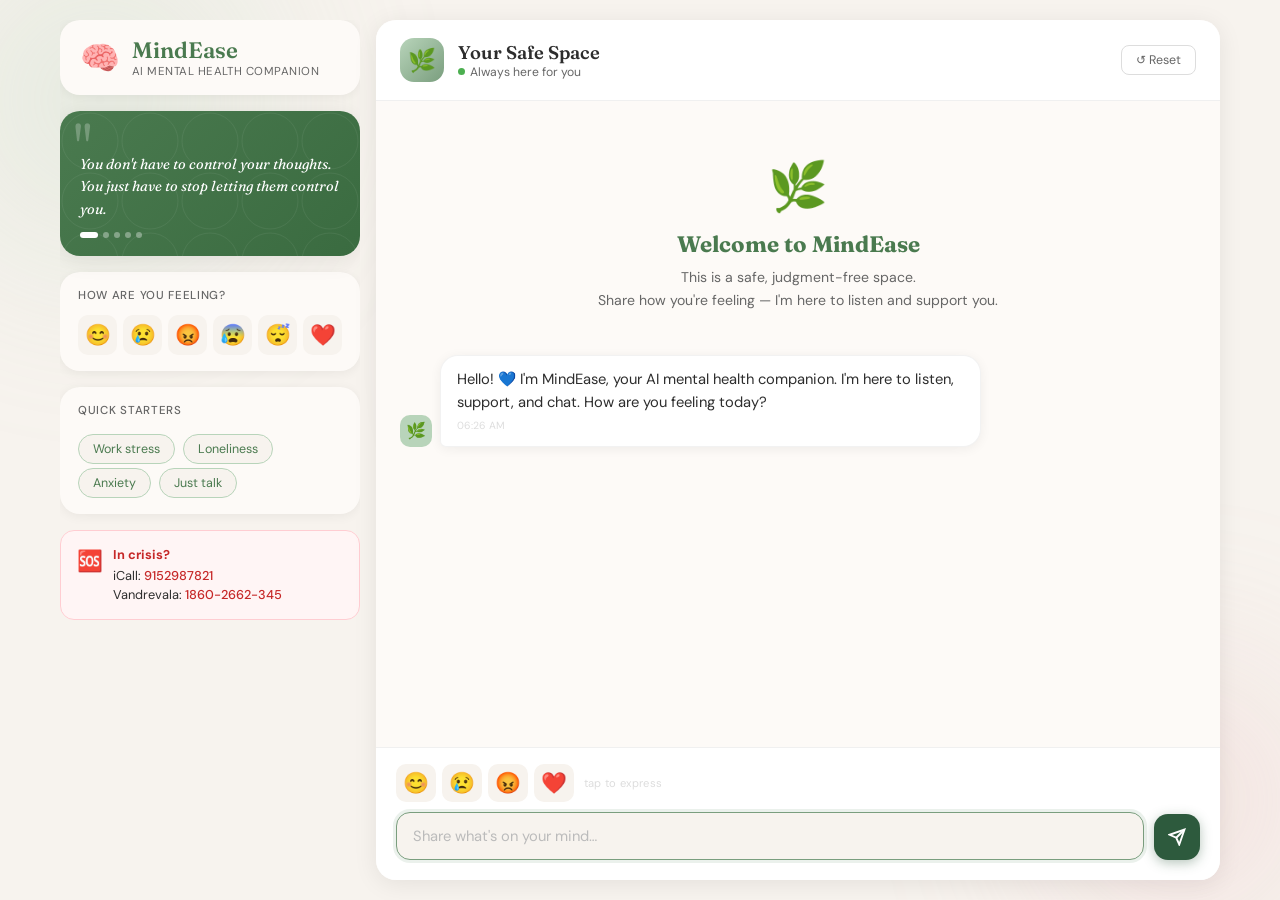
==== templates/index.html @ ca0fa2a5 "Fix folder structure and Procfile" ====
<!DOCTYPE html>
<html lang="en">
<head>
  <meta charset="UTF-8" />
  <meta name="viewport" content="width=device-width, initial-scale=1.0"/>
  <title>MindEase · AI Mental Health Companion</title>
  <link rel="preconnect" href="https://fonts.googleapis.com">
  <link href="https://fonts.googleapis.com/css2?family=Fraunces:ital,wght@0,300;0,400;0,600;1,300&family=DM+Sans:wght@300;400;500&display=swap" rel="stylesheet">
  <link rel="stylesheet" href="/static/style.css" />
</head>
<body>

  <!-- ── AMBIENT BACKGROUND ── -->
  <div class="bg-orbs">
    <div class="orb orb-1"></div>
    <div class="orb orb-2"></div>
    <div class="orb orb-3"></div>
  </div>

  <!-- ── MAIN LAYOUT ── -->
  <main class="app-shell">

    <!-- LEFT PANEL -->
    <aside class="sidebar">
      <div class="brand">
        <span class="brand-icon">🧠</span>
        <div>
          <h1 class="brand-name">MindEase</h1>
          <p class="brand-sub">AI Mental Health Companion</p>
        </div>
      </div>

      <!-- Motivational Quote Rotator -->
      <div class="quote-card">
        <div class="quote-icon">"</div>
        <p class="quote-text" id="quoteText">Loading inspiration…</p>
        <div class="quote-dots">
          <span class="dot active" id="dot-0"></span>
          <span class="dot" id="dot-1"></span>
          <span class="dot" id="dot-2"></span>
          <span class="dot" id="dot-3"></span>
          <span class="dot" id="dot-4"></span>
        </div>
      </div>

      <!-- Mood tracker -->
      <div class="mood-panel">
        <p class="mood-label">How are you feeling?</p>
        <div class="mood-grid">
          <button class="mood-btn" data-mood="😊 I'm feeling great today!" title="Happy">😊</button>
          <button class="mood-btn" data-mood="😢 I'm feeling sad right now." title="Sad">😢</button>
          <button class="mood-btn" data-mood="😡 I'm feeling really frustrated." title="Angry">😡</button>
          <button class="mood-btn" data-mood="😰 I'm feeling anxious." title="Anxious">😰</button>
          <button class="mood-btn" data-mood="😴 I'm exhausted and drained." title="Tired">😴</button>
          <button class="mood-btn" data-mood="❤️ I'm feeling loved and grateful." title="Loved">❤️</button>
        </div>
      </div>

      <!-- Quick prompts -->
      <div class="quick-prompts">
        <p class="mood-label">Quick starters</p>
        <button class="prompt-chip" data-prompt="I've been feeling stressed at work lately.">Work stress</button>
        <button class="prompt-chip" data-prompt="I feel lonely and disconnected from people.">Loneliness</button>
        <button class="prompt-chip" data-prompt="My anxiety has been really bad today.">Anxiety</button>
        <button class="prompt-chip" data-prompt="I just need someone to talk to right now.">Just talk</button>
      </div>

      <!-- Crisis Banner -->
      <div class="crisis-banner">
        <span>🆘</span>
        <div>
          <strong>In crisis?</strong>
          <p>iCall: <a href="tel:9152987821">9152987821</a><br>Vandrevala: <a href="tel:18602662345">1860-2662-345</a></p>
        </div>
      </div>
    </aside>

    <!-- CHAT PANEL -->
    <section class="chat-panel">
      <header class="chat-header">
        <div class="chat-avatar">🌿</div>
        <div>
          <h2 class="chat-title">Your Safe Space</h2>
          <p class="chat-status"><span class="status-dot"></span> Always here for you</p>
        </div>
        <button class="clear-btn" id="clearBtn" title="Clear chat">↺ Reset</button>
      </header>

      <!-- Messages -->
      <div class="messages-wrap" id="messagesWrap">
        <!-- Welcome message injected by JS -->
      </div>

      <!-- Sentiment badge -->
      <div class="sentiment-bar" id="sentimentBar" style="display:none;">
        <span id="sentimentLabel">Detected: —</span>
      </div>

      <!-- Input area -->
      <footer class="input-area">
        <div class="emoji-row">
          <button class="emoji-btn" data-emoji="😊">😊</button>
          <button class="emoji-btn" data-emoji="😢">😢</button>
          <button class="emoji-btn" data-emoji="😡">😡</button>
          <button class="emoji-btn" data-emoji="❤️">❤️</button>
          <span class="emoji-hint">tap to express</span>
        </div>
        <div class="input-row">
          <textarea
            id="userInput"
            class="msg-input"
            placeholder="Share what's on your mind…"
            rows="1"
            maxlength="500"
          ></textarea>
          <button class="send-btn" id="sendBtn">
            <svg viewBox="0 0 24 24" fill="none" stroke="currentColor" stroke-width="2.5">
              <line x1="22" y1="2" x2="11" y2="13"/>
              <polygon points="22 2 15 22 11 13 2 9 22 2"/>
            </svg>
          </button>
        </div>
      </footer>
    </section>

  </main>

  <script src="/static/app.js"></script>
</body>
</html>
---- static/style.css ----
/* ═══════════════════════════════════════════
   MindEase · Mental Health Chatbot
   Aesthetic: Warm editorial · Soft organic
   ═══════════════════════════════════════════ */

:root {
  --cream:        #F7F3EE;
  --warm-white:   #FDFAF7;
  --sage:         #7A9E7E;
  --sage-light:   #B8D4BA;
  --sage-dark:    #4A7A4F;
  --blush:        #E8B4B8;
  --lavender:     #C4B5D4;
  --amber:        #D4956A;
  --charcoal:     #2D2D2D;
  --mid-gray:     #666;
  --light-gray:   #DDD;
  --user-bubble:  #2D5A3D;
  --bot-bubble:   #FFFFFF;
  --shadow-soft:  0 4px 24px rgba(0,0,0,0.08);
  --shadow-card:  0 2px 12px rgba(0,0,0,0.06);
  --radius-lg:    20px;
  --radius-md:    14px;
  --radius-sm:    10px;
  --font-display: 'Fraunces', Georgia, serif;
  --font-body:    'DM Sans', -apple-system, sans-serif;
  --transition:   0.25s cubic-bezier(0.4, 0, 0.2, 1);
}

*, *::before, *::after { box-sizing: border-box; margin: 0; padding: 0; }

html, body {
  height: 100%;
  font-family: var(--font-body);
  background: var(--cream);
  color: var(--charcoal);
  overflow: hidden;
}

/* ── AMBIENT BACKGROUND ─────────────────── */
.bg-orbs {
  position: fixed; inset: 0; pointer-events: none; z-index: 0;
  overflow: hidden;
}
.orb {
  position: absolute;
  border-radius: 50%;
  filter: blur(80px);
  opacity: 0.35;
  animation: drift 20s ease-in-out infinite alternate;
}
.orb-1 { width: 500px; height: 500px; top: -150px; left: -150px; background: radial-gradient(circle, #B8D4BA, transparent 70%); }
.orb-2 { width: 400px; height: 400px; bottom: -100px; right: -100px; background: radial-gradient(circle, #E8B4B8, transparent 70%); animation-delay: -8s; }
.orb-3 { width: 350px; height: 350px; top: 40%; left: 50%; transform: translate(-50%,-50%); background: radial-gradient(circle, #C4B5D4, transparent 70%); animation-delay: -4s; }

@keyframes drift {
  from { transform: translate(0, 0) scale(1); }
  to   { transform: translate(30px, 20px) scale(1.05); }
}

/* ── APP SHELL ──────────────────────────── */
.app-shell {
  position: relative; z-index: 1;
  display: grid;
  grid-template-columns: 300px 1fr;
  height: 100vh;
  gap: 0;
  max-width: 1200px;
  margin: 0 auto;
  padding: 20px;
  gap: 16px;
}

/* ── SIDEBAR ────────────────────────────── */
.sidebar {
  display: flex;
  flex-direction: column;
  gap: 16px;
  overflow-y: auto;
  scrollbar-width: none;
}
.sidebar::-webkit-scrollbar { display: none; }

/* Brand */
.brand {
  display: flex;
  align-items: center;
  gap: 12px;
  padding: 16px 20px;
  background: var(--warm-white);
  border-radius: var(--radius-lg);
  box-shadow: var(--shadow-card);
}
.brand-icon { font-size: 2rem; }
.brand-name {
  font-family: var(--font-display);
  font-size: 1.4rem;
  font-weight: 600;
  color: var(--sage-dark);
}
.brand-sub { font-size: 0.72rem; color: var(--mid-gray); letter-spacing: 0.04em; text-transform: uppercase; }

/* Quote Card */
.quote-card {
  background: linear-gradient(135deg, var(--sage-dark) 0%, #3A6B40 100%);
  border-radius: var(--radius-lg);
  padding: 22px 20px 18px;
  color: white;
  box-shadow: var(--shadow-soft);
  position: relative;
  overflow: hidden;
  min-height: 130px;
}
.quote-card::before {
  content: '';
  position: absolute; inset: 0;
  background: url("data:image/svg+xml,%3Csvg width='60' height='60' xmlns='http://www.w3.org/2000/svg'%3E%3Ccircle cx='30' cy='30' r='28' fill='none' stroke='rgba(255,255,255,0.06)' stroke-width='1'/%3E%3C/svg%3E") repeat;
  pointer-events: none;
}
.quote-icon {
  font-family: var(--font-display);
  font-size: 3.5rem;
  line-height: 1;
  color: rgba(255,255,255,0.25);
  position: absolute;
  top: 8px; left: 14px;
}
.quote-text {
  font-family: var(--font-display);
  font-style: italic;
  font-size: 0.9rem;
  line-height: 1.55;
  margin-top: 20px;
  transition: opacity 0.6s ease;
  position: relative; z-index: 1;
}
.quote-dots { display: flex; gap: 5px; margin-top: 12px; }
.dot {
  width: 6px; height: 6px;
  border-radius: 50%;
  background: rgba(255,255,255,0.35);
  transition: background var(--transition);
}
.dot.active { background: white; width: 18px; border-radius: 3px; }

/* Mood Panel */
.mood-panel, .quick-prompts {
  background: var(--warm-white);
  border-radius: var(--radius-lg);
  padding: 16px 18px;
  box-shadow: var(--shadow-card);
}
.mood-label {
  font-size: 0.72rem;
  text-transform: uppercase;
  letter-spacing: 0.06em;
  color: var(--mid-gray);
  margin-bottom: 12px;
  font-weight: 500;
}
.mood-grid {
  display: grid;
  grid-template-columns: repeat(6, 1fr);
  gap: 6px;
}
.mood-btn {
  font-size: 1.3rem;
  background: var(--cream);
  border: none;
  border-radius: 10px;
  padding: 8px 4px;
  cursor: pointer;
  transition: transform var(--transition), background var(--transition);
}
.mood-btn:hover { transform: scale(1.2); background: var(--sage-light); }

/* Quick prompts */
.prompt-chip {
  display: inline-block;
  margin: 4px 4px 0 0;
  padding: 6px 14px;
  font-family: var(--font-body);
  font-size: 0.78rem;
  background: var(--cream);
  border: 1.5px solid var(--sage-light);
  border-radius: 20px;
  cursor: pointer;
  color: var(--sage-dark);
  transition: all var(--transition);
}
.prompt-chip:hover { background: var(--sage-light); border-color: var(--sage); }

/* Crisis Banner */
.crisis-banner {
  display: flex;
  align-items: flex-start;
  gap: 10px;
  background: #FFF5F5;
  border: 1.5px solid #FFCDD2;
  border-radius: var(--radius-md);
  padding: 14px 16px;
  font-size: 0.8rem;
  line-height: 1.5;
}
.crisis-banner span { font-size: 1.3rem; }
.crisis-banner strong { color: #C62828; display: block; margin-bottom: 2px; }
.crisis-banner a { color: #C62828; text-decoration: none; font-weight: 500; }
.crisis-banner a:hover { text-decoration: underline; }

/* ── CHAT PANEL ─────────────────────────── */
.chat-panel {
  display: flex;
  flex-direction: column;
  background: var(--warm-white);
  border-radius: var(--radius-lg);
  box-shadow: var(--shadow-soft);
  overflow: hidden;
}

/* Header */
.chat-header {
  display: flex;
  align-items: center;
  gap: 14px;
  padding: 18px 24px;
  border-bottom: 1px solid rgba(0,0,0,0.06);
  background: white;
}
.chat-avatar {
  width: 44px; height: 44px;
  background: linear-gradient(135deg, var(--sage-light), var(--sage));
  border-radius: 14px;
  display: flex; align-items: center; justify-content: center;
  font-size: 1.4rem;
  flex-shrink: 0;
}
.chat-title {
  font-family: var(--font-display);
  font-size: 1.15rem;
  font-weight: 600;
  color: var(--charcoal);
}
.chat-status {
  font-size: 0.76rem;
  color: var(--mid-gray);
  display: flex;
  align-items: center;
  gap: 5px;
}
.status-dot {
  width: 7px; height: 7px;
  background: #4CAF50;
  border-radius: 50%;
  animation: pulse-green 2s ease-in-out infinite;
}
@keyframes pulse-green {
  0%, 100% { opacity: 1; transform: scale(1); }
  50% { opacity: 0.6; transform: scale(1.3); }
}
.clear-btn {
  margin-left: auto;
  background: none;
  border: 1.5px solid var(--light-gray);
  border-radius: 8px;
  padding: 6px 14px;
  font-family: var(--font-body);
  font-size: 0.78rem;
  color: var(--mid-gray);
  cursor: pointer;
  transition: all var(--transition);
}
.clear-btn:hover { border-color: var(--sage); color: var(--sage-dark); background: var(--cream); }

/* Messages */
.messages-wrap {
  flex: 1;
  overflow-y: auto;
  padding: 24px;
  display: flex;
  flex-direction: column;
  gap: 14px;
  scroll-behavior: smooth;
}
.messages-wrap::-webkit-scrollbar { width: 4px; }
.messages-wrap::-webkit-scrollbar-track { background: transparent; }
.messages-wrap::-webkit-scrollbar-thumb { background: var(--light-gray); border-radius: 2px; }

/* Bubbles */
.msg-row {
  display: flex;
  align-items: flex-end;
  gap: 8px;
  animation: slideIn 0.3s ease forwards;
}
@keyframes slideIn {
  from { opacity: 0; transform: translateY(10px); }
  to   { opacity: 1; transform: translateY(0); }
}
.msg-row.user { flex-direction: row-reverse; }

.msg-avatar {
  width: 32px; height: 32px;
  border-radius: 10px;
  display: flex; align-items: center; justify-content: center;
  font-size: 1rem;
  flex-shrink: 0;
}
.msg-row.bot .msg-avatar { background: var(--sage-light); }
.msg-row.user .msg-avatar { background: var(--user-bubble); color: white; font-size: 0.85rem; }

.bubble {
  max-width: 68%;
  padding: 12px 16px;
  border-radius: 18px;
  line-height: 1.55;
  font-size: 0.92rem;
  position: relative;
}
.msg-row.bot .bubble {
  background: var(--bot-bubble);
  color: var(--charcoal);
  border-bottom-left-radius: 6px;
  box-shadow: var(--shadow-card);
  border: 1px solid rgba(0,0,0,0.05);
}
.msg-row.user .bubble {
  background: var(--user-bubble);
  color: white;
  border-bottom-right-radius: 6px;
}

.bubble-time {
  font-size: 0.65rem;
  color: rgba(255,255,255,0.5);
  margin-top: 4px;
  text-align: right;
}
.msg-row.bot .bubble-time { color: var(--light-gray); text-align: left; }

/* Typing indicator */
.typing-bubble {
  display: flex;
  align-items: center;
  gap: 5px;
  padding: 12px 16px;
}
.typing-dot {
  width: 7px; height: 7px;
  border-radius: 50%;
  background: var(--sage);
  animation: typingBounce 1.4s ease-in-out infinite;
}
.typing-dot:nth-child(2) { animation-delay: 0.2s; }
.typing-dot:nth-child(3) { animation-delay: 0.4s; }
@keyframes typingBounce {
  0%, 60%, 100% { transform: translateY(0); opacity: 0.4; }
  30% { transform: translateY(-6px); opacity: 1; }
}

/* Sentiment bar */
.sentiment-bar {
  padding: 7px 24px;
  background: var(--cream);
  border-top: 1px solid rgba(0,0,0,0.05);
  font-size: 0.75rem;
  color: var(--mid-gray);
  display: flex;
  align-items: center;
  gap: 8px;
}
.sentiment-badge {
  padding: 2px 10px;
  border-radius: 12px;
  font-weight: 500;
  font-size: 0.72rem;
}
.badge-positive { background: #E8F5E9; color: #2E7D32; }
.badge-negative { background: #FFEBEE; color: #C62828; }
.badge-neutral  { background: #E3F2FD; color: #1565C0; }
.badge-crisis   { background: #FF5722; color: white; }

/* Input area */
.input-area {
  padding: 16px 20px 20px;
  background: white;
  border-top: 1px solid rgba(0,0,0,0.06);
}
.emoji-row {
  display: flex;
  align-items: center;
  gap: 6px;
  margin-bottom: 10px;
}
.emoji-btn {
  font-size: 1.3rem;
  background: var(--cream);
  border: 1.5px solid transparent;
  border-radius: 10px;
  width: 40px; height: 38px;
  cursor: pointer;
  transition: all var(--transition);
  display: flex; align-items: center; justify-content: center;
}
.emoji-btn:hover { transform: scale(1.2); background: var(--sage-light); border-color: var(--sage); }
.emoji-hint {
  font-size: 0.7rem;
  color: var(--light-gray);
  margin-left: 4px;
  letter-spacing: 0.02em;
}
.input-row {
  display: flex;
  gap: 10px;
  align-items: flex-end;
}
.msg-input {
  flex: 1;
  border: 1.5px solid var(--light-gray);
  border-radius: var(--radius-md);
  padding: 12px 16px;
  font-family: var(--font-body);
  font-size: 0.92rem;
  background: var(--cream);
  resize: none;
  outline: none;
  transition: border-color var(--transition), box-shadow var(--transition);
  line-height: 1.5;
  max-height: 120px;
  overflow-y: auto;
}
.msg-input:focus {
  border-color: var(--sage);
  box-shadow: 0 0 0 3px rgba(122,158,126,0.15);
}
.msg-input::placeholder { color: #BBB; }

.send-btn {
  width: 46px; height: 46px;
  border-radius: 14px;
  border: none;
  background: var(--user-bubble);
  color: white;
  cursor: pointer;
  display: flex; align-items: center; justify-content: center;
  flex-shrink: 0;
  transition: all var(--transition);
  box-shadow: 0 3px 12px rgba(45,90,61,0.35);
}
.send-btn svg { width: 18px; height: 18px; }
.send-btn:hover { transform: scale(1.05); background: var(--sage-dark); }
.send-btn:active { transform: scale(0.96); }
.send-btn:disabled { opacity: 0.5; cursor: not-allowed; transform: none; }

/* Welcome message */
.welcome-msg {
  text-align: center;
  padding: 30px 20px;
  animation: fadeIn 0.8s ease;
}
@keyframes fadeIn { from { opacity: 0; } to { opacity: 1; } }
.welcome-icon { font-size: 3rem; margin-bottom: 12px; }
.welcome-msg h3 {
  font-family: var(--font-display);
  font-size: 1.4rem;
  color: var(--sage-dark);
  margin-bottom: 8px;
}
.welcome-msg p { font-size: 0.88rem; color: var(--mid-gray); line-height: 1.6; }

/* ── RESPONSIVE ─────────────────────────── */
@media (max-width: 768px) {
  .app-shell {
    grid-template-columns: 1fr;
    grid-template-rows: auto 1fr;
    padding: 12px;
  }
  .sidebar { display: none; }
  .chat-panel { height: calc(100vh - 24px); }
}
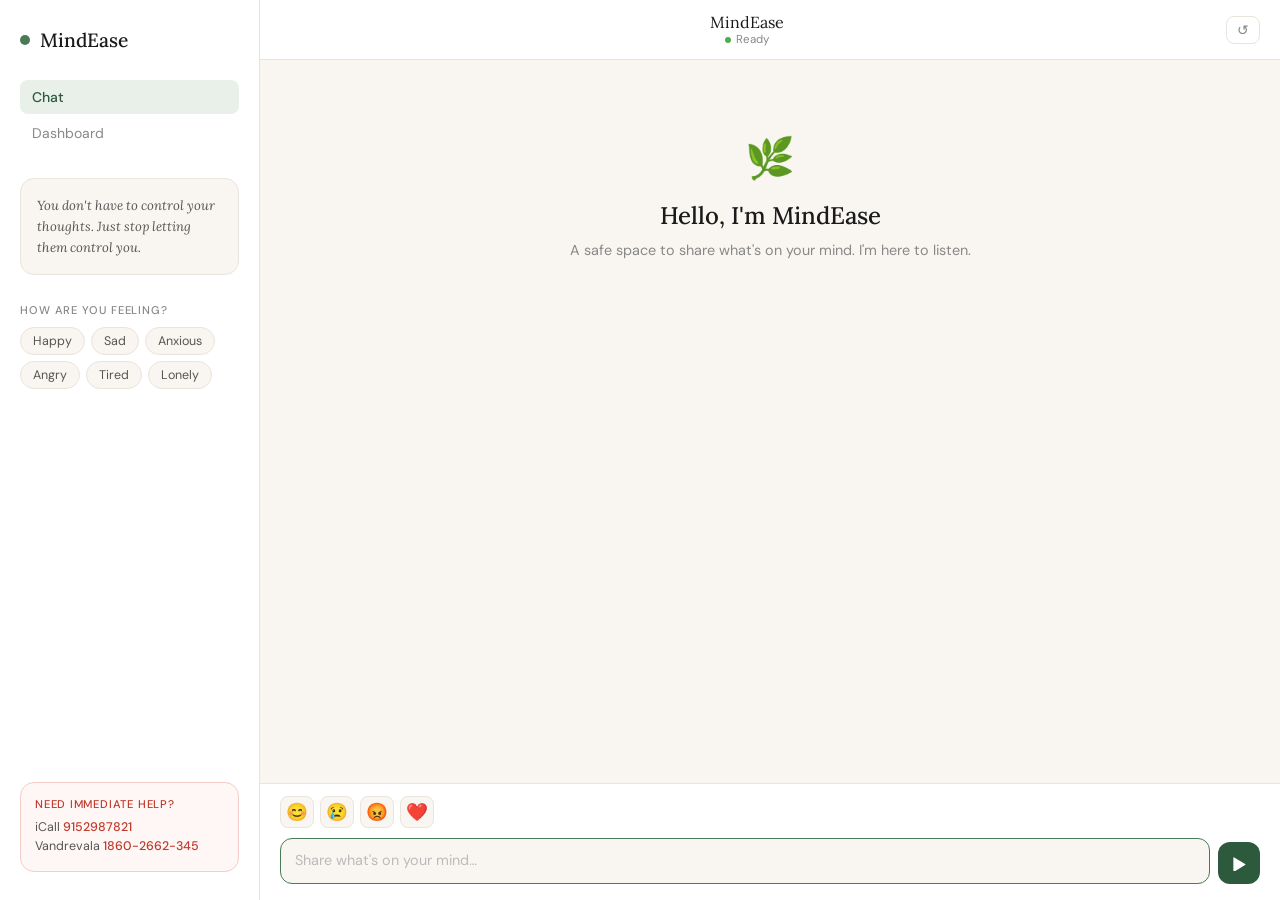
==== commit 6b4b1360: "Fix index.html - new minimalist UI" ====
--- a/templates/index.html
+++ b/templates/index.html
@@ -1,129 +1,98 @@
 <!DOCTYPE html>
 <html lang="en">
 <head>
-  <meta charset="UTF-8" />
+  <meta charset="UTF-8"/>
   <meta name="viewport" content="width=device-width, initial-scale=1.0"/>
-  <title>MindEase · AI Mental Health Companion</title>
+  <title>MindEase</title>
   <link rel="preconnect" href="https://fonts.googleapis.com">
-  <link href="https://fonts.googleapis.com/css2?family=Fraunces:ital,wght@0,300;0,400;0,600;1,300&family=DM+Sans:wght@300;400;500&display=swap" rel="stylesheet">
-  <link rel="stylesheet" href="/static/style.css" />
+  <link href="https://fonts.googleapis.com/css2?family=Lora:ital,wght@0,400;0,500;1,400&family=DM+Sans:wght@300;400;500&display=swap" rel="stylesheet">
+  <link rel="stylesheet" href="/static/style.css"/>
 </head>
 <body>
+  <div class="layout">
 
-  <!-- ── AMBIENT BACKGROUND ── -->
-  <div class="bg-orbs">
-    <div class="orb orb-1"></div>
-    <div class="orb orb-2"></div>
-    <div class="orb orb-3"></div>
-  </div>
+    <!-- SIDEBAR -->
+    <aside class="sidebar" id="sidebar">
+      <div class="sidebar-inner">
+        <div class="brand">
+          <span class="brand-dot"></span>
+          <span class="brand-name">MindEase</span>
+        </div>
 
-  <!-- ── MAIN LAYOUT ── -->
-  <main class="app-shell">
+        <nav class="side-nav">
+          <a href="/" class="nav-item active">Chat</a>
+          <a href="/dashboard" class="nav-item">Dashboard</a>
+        </nav>
 
-    <!-- LEFT PANEL -->
-    <aside class="sidebar">
-      <div class="brand">
-        <span class="brand-icon">🧠</span>
-        <div>
-          <h1 class="brand-name">MindEase</h1>
-          <p class="brand-sub">AI Mental Health Companion</p>
+        <div class="quote-block">
+          <p class="quote-text" id="quoteText"></p>
         </div>
-      </div>
 
-      <!-- Motivational Quote Rotator -->
-      <div class="quote-card">
-        <div class="quote-icon">"</div>
-        <p class="quote-text" id="quoteText">Loading inspiration…</p>
-        <div class="quote-dots">
-          <span class="dot active" id="dot-0"></span>
-          <span class="dot" id="dot-1"></span>
-          <span class="dot" id="dot-2"></span>
-          <span class="dot" id="dot-3"></span>
-          <span class="dot" id="dot-4"></span>
+        <div class="mood-section">
+          <p class="section-label">How are you feeling?</p>
+          <div class="mood-row">
+            <button class="mood-pill" data-msg="I'm feeling happy today 😊">Happy</button>
+            <button class="mood-pill" data-msg="I'm feeling sad right now 😢">Sad</button>
+            <button class="mood-pill" data-msg="I'm feeling anxious 😰">Anxious</button>
+            <button class="mood-pill" data-msg="I'm feeling angry 😡">Angry</button>
+            <button class="mood-pill" data-msg="I'm exhausted and drained 😴">Tired</button>
+            <button class="mood-pill" data-msg="I'm feeling lonely 💙">Lonely</button>
+          </div>
         </div>
-      </div>
 
-      <!-- Mood tracker -->
-      <div class="mood-panel">
-        <p class="mood-label">How are you feeling?</p>
-        <div class="mood-grid">
-          <button class="mood-btn" data-mood="😊 I'm feeling great today!" title="Happy">😊</button>
-          <button class="mood-btn" data-mood="😢 I'm feeling sad right now." title="Sad">😢</button>
-          <button class="mood-btn" data-mood="😡 I'm feeling really frustrated." title="Angry">😡</button>
-          <button class="mood-btn" data-mood="😰 I'm feeling anxious." title="Anxious">😰</button>
-          <button class="mood-btn" data-mood="😴 I'm exhausted and drained." title="Tired">😴</button>
-          <button class="mood-btn" data-mood="❤️ I'm feeling loved and grateful." title="Loved">❤️</button>
-        </div>
-      </div>
-
-      <!-- Quick prompts -->
-      <div class="quick-prompts">
-        <p class="mood-label">Quick starters</p>
-        <button class="prompt-chip" data-prompt="I've been feeling stressed at work lately.">Work stress</button>
-        <button class="prompt-chip" data-prompt="I feel lonely and disconnected from people.">Loneliness</button>
-        <button class="prompt-chip" data-prompt="My anxiety has been really bad today.">Anxiety</button>
-        <button class="prompt-chip" data-prompt="I just need someone to talk to right now.">Just talk</button>
-      </div>
-
-      <!-- Crisis Banner -->
-      <div class="crisis-banner">
-        <span>🆘</span>
-        <div>
-          <strong>In crisis?</strong>
-          <p>iCall: <a href="tel:9152987821">9152987821</a><br>Vandrevala: <a href="tel:18602662345">1860-2662-345</a></p>
+        <div class="crisis-block">
+          <p class="crisis-label">Need immediate help?</p>
+          <p class="crisis-line">iCall <span>9152987821</span></p>
+          <p class="crisis-line">Vandrevala <span>1860-2662-345</span></p>
         </div>
       </div>
     </aside>
 
-    <!-- CHAT PANEL -->
-    <section class="chat-panel">
+    <!-- CHAT -->
+    <main class="chat-main">
       <header class="chat-header">
-        <div class="chat-avatar">🌿</div>
-        <div>
-          <h2 class="chat-title">Your Safe Space</h2>
-          <p class="chat-status"><span class="status-dot"></span> Always here for you</p>
+        <button class="menu-btn" id="menuBtn">
+          <span></span><span></span><span></span>
+        </button>
+        <div class="header-center">
+          <span class="header-title">MindEase</span>
+          <span class="header-status" id="headerStatus">
+            <span class="status-dot"></span> Ready
+          </span>
         </div>
-        <button class="clear-btn" id="clearBtn" title="Clear chat">↺ Reset</button>
+        <button class="clear-btn" id="clearBtn" title="New conversation">↺</button>
       </header>
 
-      <!-- Messages -->
-      <div class="messages-wrap" id="messagesWrap">
-        <!-- Welcome message injected by JS -->
+      <div class="messages" id="messages">
+        <div class="welcome">
+          <div class="welcome-icon">🌿</div>
+          <h2>Hello, I'm MindEase</h2>
+          <p>A safe space to share what's on your mind. I'm here to listen.</p>
+        </div>
       </div>
 
-      <!-- Sentiment badge -->
-      <div class="sentiment-bar" id="sentimentBar" style="display:none;">
-        <span id="sentimentLabel">Detected: —</span>
+      <!-- Sentiment bar -->
+      <div class="sentiment-strip" id="sentimentStrip" style="display:none">
+        <span class="sentiment-label" id="sentimentLabel"></span>
+        <span class="sentiment-overall" id="sentimentOverall"></span>
       </div>
 
-      <!-- Input area -->
-      <footer class="input-area">
-        <div class="emoji-row">
-          <button class="emoji-btn" data-emoji="😊">😊</button>
-          <button class="emoji-btn" data-emoji="😢">😢</button>
-          <button class="emoji-btn" data-emoji="😡">😡</button>
-          <button class="emoji-btn" data-emoji="❤️">❤️</button>
-          <span class="emoji-hint">tap to express</span>
+      <footer class="input-footer">
+        <div class="emoji-strip">
+          <button class="emoji-pill" data-e="😊">😊</button>
+          <button class="emoji-pill" data-e="😢">😢</button>
+          <button class="emoji-pill" data-e="😡">😡</button>
+          <button class="emoji-pill" data-e="❤️">❤️</button>
         </div>
         <div class="input-row">
-          <textarea
-            id="userInput"
-            class="msg-input"
-            placeholder="Share what's on your mind…"
-            rows="1"
-            maxlength="500"
-          ></textarea>
+          <textarea id="userInput" class="input-box" placeholder="Share what's on your mind…" rows="1" maxlength="1000"></textarea>
           <button class="send-btn" id="sendBtn">
-            <svg viewBox="0 0 24 24" fill="none" stroke="currentColor" stroke-width="2.5">
-              <line x1="22" y1="2" x2="11" y2="13"/>
-              <polygon points="22 2 15 22 11 13 2 9 22 2"/>
-            </svg>
+            <svg viewBox="0 0 20 20" fill="currentColor"><path d="M3.105 3.105a.75.75 0 0 1 .958-.097l13.5 8.25a.75.75 0 0 1 0 1.284l-13.5 8.25a.75.75 0 0 1-1.105-.66V3.868a.75.75 0 0 1 .147-.763z"/></svg>
           </button>
         </div>
       </footer>
-    </section>
-
-  </main>
+    </main>
+  </div>
 
   <script src="/static/app.js"></script>
 </body>
--- a/static/style.css
+++ b/static/style.css
@@ -1,479 +1,350 @@
 /* ═══════════════════════════════════════════
-   MindEase · Mental Health Chatbot
-   Aesthetic: Warm editorial · Soft organic
+   MindEase · Minimalist Warm UI
    ═══════════════════════════════════════════ */
-
 :root {
-  --cream:        #F7F3EE;
-  --warm-white:   #FDFAF7;
-  --sage:         #7A9E7E;
-  --sage-light:   #B8D4BA;
-  --sage-dark:    #4A7A4F;
-  --blush:        #E8B4B8;
-  --lavender:     #C4B5D4;
-  --amber:        #D4956A;
-  --charcoal:     #2D2D2D;
-  --mid-gray:     #666;
-  --light-gray:   #DDD;
-  --user-bubble:  #2D5A3D;
-  --bot-bubble:   #FFFFFF;
-  --shadow-soft:  0 4px 24px rgba(0,0,0,0.08);
-  --shadow-card:  0 2px 12px rgba(0,0,0,0.06);
-  --radius-lg:    20px;
-  --radius-md:    14px;
-  --radius-sm:    10px;
-  --font-display: 'Fraunces', Georgia, serif;
-  --font-body:    'DM Sans', -apple-system, sans-serif;
-  --transition:   0.25s cubic-bezier(0.4, 0, 0.2, 1);
+  --bg:          #F9F6F1;
+  --surface:     #FFFFFF;
+  --border:      #EAE5DC;
+  --text:        #1A1A1A;
+  --text-muted:  #888;
+  --text-soft:   #555;
+  --sage:        #4A7A56;
+  --sage-light:  #E8F0E9;
+  --sage-dark:   #2D5A3D;
+  --user-bg:     #2D5A3D;
+  --user-text:   #FFFFFF;
+  --bot-bg:      #FFFFFF;
+  --shadow:      0 1px 12px rgba(0,0,0,0.06);
+  --shadow-lg:   0 4px 32px rgba(0,0,0,0.08);
+  --radius:      14px;
+  --sidebar-w:   260px;
+  --font-display:'Lora', Georgia, serif;
+  --font-body:   'DM Sans', sans-serif;
+  --transition:  0.2s ease;
 }
 
 *, *::before, *::after { box-sizing: border-box; margin: 0; padding: 0; }
 
-html, body {
+html, body { height: 100%; font-family: var(--font-body); background: var(--bg); color: var(--text); overflow: hidden; }
+
+/* ── LAYOUT ─────────────────────────────── */
+.layout { display: flex; height: 100vh; }
+
+/* ── SIDEBAR ─────────────────────────────── */
+.sidebar {
+  width: var(--sidebar-w);
+  background: var(--surface);
+  border-right: 1px solid var(--border);
+  flex-shrink: 0;
+  display: flex;
+  flex-direction: column;
+  transition: transform var(--transition);
+  z-index: 100;
+}
+.sidebar-inner {
+  display: flex;
+  flex-direction: column;
+  gap: 28px;
+  padding: 28px 20px;
   height: 100%;
-  font-family: var(--font-body);
-  background: var(--cream);
-  color: var(--charcoal);
-  overflow: hidden;
-}
-
-/* ── AMBIENT BACKGROUND ─────────────────── */
-.bg-orbs {
-  position: fixed; inset: 0; pointer-events: none; z-index: 0;
-  overflow: hidden;
-}
-.orb {
-  position: absolute;
-  border-radius: 50%;
-  filter: blur(80px);
-  opacity: 0.35;
-  animation: drift 20s ease-in-out infinite alternate;
-}
-.orb-1 { width: 500px; height: 500px; top: -150px; left: -150px; background: radial-gradient(circle, #B8D4BA, transparent 70%); }
-.orb-2 { width: 400px; height: 400px; bottom: -100px; right: -100px; background: radial-gradient(circle, #E8B4B8, transparent 70%); animation-delay: -8s; }
-.orb-3 { width: 350px; height: 350px; top: 40%; left: 50%; transform: translate(-50%,-50%); background: radial-gradient(circle, #C4B5D4, transparent 70%); animation-delay: -4s; }
-
-@keyframes drift {
-  from { transform: translate(0, 0) scale(1); }
-  to   { transform: translate(30px, 20px) scale(1.05); }
-}
-
-/* ── APP SHELL ──────────────────────────── */
-.app-shell {
-  position: relative; z-index: 1;
-  display: grid;
-  grid-template-columns: 300px 1fr;
-  height: 100vh;
-  gap: 0;
-  max-width: 1200px;
-  margin: 0 auto;
-  padding: 20px;
-  gap: 16px;
-}
-
-/* ── SIDEBAR ────────────────────────────── */
-.sidebar {
-  display: flex;
-  flex-direction: column;
-  gap: 16px;
   overflow-y: auto;
   scrollbar-width: none;
 }
-.sidebar::-webkit-scrollbar { display: none; }
-
-/* Brand */
+.sidebar-inner::-webkit-scrollbar { display: none; }
+
 .brand {
   display: flex;
   align-items: center;
-  gap: 12px;
-  padding: 16px 20px;
-  background: var(--warm-white);
-  border-radius: var(--radius-lg);
-  box-shadow: var(--shadow-card);
-}
-.brand-icon { font-size: 2rem; }
+  gap: 10px;
+}
+.brand-dot {
+  width: 10px; height: 10px;
+  border-radius: 50%;
+  background: var(--sage);
+}
 .brand-name {
   font-family: var(--font-display);
-  font-size: 1.4rem;
-  font-weight: 600;
-  color: var(--sage-dark);
-}
-.brand-sub { font-size: 0.72rem; color: var(--mid-gray); letter-spacing: 0.04em; text-transform: uppercase; }
-
-/* Quote Card */
-.quote-card {
-  background: linear-gradient(135deg, var(--sage-dark) 0%, #3A6B40 100%);
-  border-radius: var(--radius-lg);
-  padding: 22px 20px 18px;
-  color: white;
-  box-shadow: var(--shadow-soft);
-  position: relative;
-  overflow: hidden;
-  min-height: 130px;
-}
-.quote-card::before {
-  content: '';
-  position: absolute; inset: 0;
-  background: url("data:image/svg+xml,%3Csvg width='60' height='60' xmlns='http://www.w3.org/2000/svg'%3E%3Ccircle cx='30' cy='30' r='28' fill='none' stroke='rgba(255,255,255,0.06)' stroke-width='1'/%3E%3C/svg%3E") repeat;
-  pointer-events: none;
-}
-.quote-icon {
-  font-family: var(--font-display);
-  font-size: 3.5rem;
-  line-height: 1;
-  color: rgba(255,255,255,0.25);
-  position: absolute;
-  top: 8px; left: 14px;
+  font-size: 1.2rem;
+  color: var(--text);
+  font-weight: 500;
+}
+
+.side-nav { display: flex; flex-direction: column; gap: 2px; }
+.nav-item {
+  display: block;
+  padding: 8px 12px;
+  border-radius: 8px;
+  font-size: 0.875rem;
+  color: var(--text-muted);
+  text-decoration: none;
+  transition: all var(--transition);
+  font-weight: 400;
+}
+.nav-item:hover { background: var(--bg); color: var(--text); }
+.nav-item.active { background: var(--sage-light); color: var(--sage-dark); font-weight: 500; }
+
+.quote-block {
+  padding: 16px;
+  border: 1px solid var(--border);
+  border-radius: var(--radius);
+  background: var(--bg);
 }
 .quote-text {
   font-family: var(--font-display);
   font-style: italic;
-  font-size: 0.9rem;
-  line-height: 1.55;
-  margin-top: 20px;
-  transition: opacity 0.6s ease;
-  position: relative; z-index: 1;
-}
-.quote-dots { display: flex; gap: 5px; margin-top: 12px; }
-.dot {
-  width: 6px; height: 6px;
-  border-radius: 50%;
-  background: rgba(255,255,255,0.35);
-  transition: background var(--transition);
-}
-.dot.active { background: white; width: 18px; border-radius: 3px; }
-
-/* Mood Panel */
-.mood-panel, .quick-prompts {
-  background: var(--warm-white);
-  border-radius: var(--radius-lg);
-  padding: 16px 18px;
-  box-shadow: var(--shadow-card);
-}
-.mood-label {
-  font-size: 0.72rem;
+  font-size: 0.82rem;
+  line-height: 1.6;
+  color: var(--text-soft);
+  min-height: 60px;
+  transition: opacity 0.5s ease;
+}
+
+.section-label {
+  font-size: 0.7rem;
   text-transform: uppercase;
-  letter-spacing: 0.06em;
-  color: var(--mid-gray);
-  margin-bottom: 12px;
+  letter-spacing: 0.08em;
+  color: var(--text-muted);
+  margin-bottom: 10px;
   font-weight: 500;
 }
-.mood-grid {
-  display: grid;
-  grid-template-columns: repeat(6, 1fr);
-  gap: 6px;
-}
-.mood-btn {
-  font-size: 1.3rem;
-  background: var(--cream);
-  border: none;
-  border-radius: 10px;
-  padding: 8px 4px;
-  cursor: pointer;
-  transition: transform var(--transition), background var(--transition);
-}
-.mood-btn:hover { transform: scale(1.2); background: var(--sage-light); }
-
-/* Quick prompts */
-.prompt-chip {
-  display: inline-block;
-  margin: 4px 4px 0 0;
-  padding: 6px 14px;
+.mood-row { display: flex; flex-wrap: wrap; gap: 6px; }
+.mood-pill {
+  padding: 5px 12px;
+  border-radius: 20px;
+  border: 1px solid var(--border);
+  background: var(--bg);
   font-family: var(--font-body);
   font-size: 0.78rem;
-  background: var(--cream);
-  border: 1.5px solid var(--sage-light);
-  border-radius: 20px;
-  cursor: pointer;
-  color: var(--sage-dark);
-  transition: all var(--transition);
-}
-.prompt-chip:hover { background: var(--sage-light); border-color: var(--sage); }
-
-/* Crisis Banner */
-.crisis-banner {
-  display: flex;
-  align-items: flex-start;
-  gap: 10px;
-  background: #FFF5F5;
-  border: 1.5px solid #FFCDD2;
-  border-radius: var(--radius-md);
-  padding: 14px 16px;
-  font-size: 0.8rem;
-  line-height: 1.5;
-}
-.crisis-banner span { font-size: 1.3rem; }
-.crisis-banner strong { color: #C62828; display: block; margin-bottom: 2px; }
-.crisis-banner a { color: #C62828; text-decoration: none; font-weight: 500; }
-.crisis-banner a:hover { text-decoration: underline; }
-
-/* ── CHAT PANEL ─────────────────────────── */
-.chat-panel {
-  display: flex;
-  flex-direction: column;
-  background: var(--warm-white);
-  border-radius: var(--radius-lg);
-  box-shadow: var(--shadow-soft);
-  overflow: hidden;
-}
-
-/* Header */
+  color: var(--text-soft);
+  cursor: pointer;
+  transition: all var(--transition);
+}
+.mood-pill:hover { border-color: var(--sage); color: var(--sage-dark); background: var(--sage-light); }
+
+.crisis-block {
+  margin-top: auto;
+  padding: 14px;
+  border-radius: var(--radius);
+  border: 1px solid #F5CCC8;
+  background: #FEF7F6;
+}
+.crisis-label { font-size: 0.7rem; text-transform: uppercase; letter-spacing: 0.07em; color: #C0392B; margin-bottom: 8px; font-weight: 500; }
+.crisis-line { font-size: 0.78rem; color: var(--text-soft); margin-bottom: 3px; }
+.crisis-line span { color: #C0392B; font-weight: 500; }
+
+/* ── CHAT MAIN ───────────────────────────── */
+.chat-main {
+  flex: 1;
+  display: flex;
+  flex-direction: column;
+  min-width: 0;
+  background: var(--bg);
+}
+
+/* HEADER */
 .chat-header {
   display: flex;
   align-items: center;
-  gap: 14px;
-  padding: 18px 24px;
-  border-bottom: 1px solid rgba(0,0,0,0.06);
-  background: white;
-}
-.chat-avatar {
-  width: 44px; height: 44px;
-  background: linear-gradient(135deg, var(--sage-light), var(--sage));
-  border-radius: 14px;
-  display: flex; align-items: center; justify-content: center;
-  font-size: 1.4rem;
-  flex-shrink: 0;
-}
-.chat-title {
-  font-family: var(--font-display);
-  font-size: 1.15rem;
-  font-weight: 600;
-  color: var(--charcoal);
-}
-.chat-status {
-  font-size: 0.76rem;
-  color: var(--mid-gray);
-  display: flex;
-  align-items: center;
-  gap: 5px;
-}
-.status-dot {
-  width: 7px; height: 7px;
-  background: #4CAF50;
-  border-radius: 50%;
-  animation: pulse-green 2s ease-in-out infinite;
-}
-@keyframes pulse-green {
-  0%, 100% { opacity: 1; transform: scale(1); }
-  50% { opacity: 0.6; transform: scale(1.3); }
-}
+  padding: 0 20px;
+  height: 60px;
+  background: var(--surface);
+  border-bottom: 1px solid var(--border);
+  gap: 12px;
+  flex-shrink: 0;
+}
+.menu-btn {
+  display: none;
+  flex-direction: column;
+  gap: 4px;
+  background: none;
+  border: none;
+  cursor: pointer;
+  padding: 6px;
+}
+.menu-btn span { display: block; width: 18px; height: 1.5px; background: var(--text); border-radius: 1px; }
+.header-center { flex: 1; display: flex; flex-direction: column; align-items: center; }
+.header-title { font-family: var(--font-display); font-size: 1rem; color: var(--text); }
+.header-status { display: flex; align-items: center; gap: 5px; font-size: 0.72rem; color: var(--text-muted); }
+.status-dot { width: 6px; height: 6px; border-radius: 50%; background: #4CAF50; animation: pulse 2s infinite; }
+@keyframes pulse { 0%,100%{opacity:1;} 50%{opacity:0.4;} }
+
 .clear-btn {
-  margin-left: auto;
   background: none;
-  border: 1.5px solid var(--light-gray);
+  border: 1px solid var(--border);
   border-radius: 8px;
-  padding: 6px 14px;
-  font-family: var(--font-body);
-  font-size: 0.78rem;
-  color: var(--mid-gray);
-  cursor: pointer;
-  transition: all var(--transition);
-}
-.clear-btn:hover { border-color: var(--sage); color: var(--sage-dark); background: var(--cream); }
-
-/* Messages */
-.messages-wrap {
+  padding: 5px 10px;
+  font-size: 0.9rem;
+  color: var(--text-muted);
+  cursor: pointer;
+  transition: all var(--transition);
+}
+.clear-btn:hover { border-color: var(--sage); color: var(--sage); }
+
+/* MESSAGES */
+.messages {
   flex: 1;
   overflow-y: auto;
-  padding: 24px;
-  display: flex;
-  flex-direction: column;
-  gap: 14px;
+  padding: 24px 20px;
+  display: flex;
+  flex-direction: column;
+  gap: 16px;
   scroll-behavior: smooth;
 }
-.messages-wrap::-webkit-scrollbar { width: 4px; }
-.messages-wrap::-webkit-scrollbar-track { background: transparent; }
-.messages-wrap::-webkit-scrollbar-thumb { background: var(--light-gray); border-radius: 2px; }
-
-/* Bubbles */
+.messages::-webkit-scrollbar { width: 4px; }
+.messages::-webkit-scrollbar-track { background: transparent; }
+.messages::-webkit-scrollbar-thumb { background: var(--border); border-radius: 2px; }
+
+/* WELCOME */
+.welcome {
+  text-align: center;
+  padding: 48px 20px 24px;
+  animation: fadeUp 0.5s ease;
+}
+.welcome-icon { font-size: 2.5rem; margin-bottom: 16px; }
+.welcome h2 { font-family: var(--font-display); font-size: 1.5rem; color: var(--text); margin-bottom: 8px; font-weight: 500; }
+.welcome p { font-size: 0.9rem; color: var(--text-muted); line-height: 1.6; }
+
+/* BUBBLES */
 .msg-row {
   display: flex;
-  align-items: flex-end;
-  gap: 8px;
-  animation: slideIn 0.3s ease forwards;
-}
-@keyframes slideIn {
-  from { opacity: 0; transform: translateY(10px); }
-  to   { opacity: 1; transform: translateY(0); }
-}
-.msg-row.user { flex-direction: row-reverse; }
+  gap: 10px;
+  animation: fadeUp 0.25s ease;
+  max-width: 680px;
+}
+@keyframes fadeUp { from { opacity:0; transform: translateY(8px); } to { opacity:1; transform: translateY(0); } }
+
+.msg-row.user { flex-direction: row-reverse; align-self: flex-end; }
+.msg-row.bot  { align-self: flex-start; }
 
 .msg-avatar {
   width: 32px; height: 32px;
   border-radius: 10px;
   display: flex; align-items: center; justify-content: center;
-  font-size: 1rem;
-  flex-shrink: 0;
-}
-.msg-row.bot .msg-avatar { background: var(--sage-light); }
-.msg-row.user .msg-avatar { background: var(--user-bubble); color: white; font-size: 0.85rem; }
+  font-size: 0.85rem;
+  flex-shrink: 0;
+  margin-top: 2px;
+}
+.msg-row.bot  .msg-avatar { background: var(--sage-light); }
+.msg-row.user .msg-avatar { background: var(--user-bg); color: white; font-size: 0.7rem; font-weight: 500; }
 
 .bubble {
-  max-width: 68%;
   padding: 12px 16px;
-  border-radius: 18px;
-  line-height: 1.55;
-  font-size: 0.92rem;
-  position: relative;
-}
-.msg-row.bot .bubble {
-  background: var(--bot-bubble);
-  color: var(--charcoal);
-  border-bottom-left-radius: 6px;
-  box-shadow: var(--shadow-card);
-  border: 1px solid rgba(0,0,0,0.05);
-}
-.msg-row.user .bubble {
-  background: var(--user-bubble);
-  color: white;
-  border-bottom-right-radius: 6px;
-}
-
-.bubble-time {
-  font-size: 0.65rem;
-  color: rgba(255,255,255,0.5);
-  margin-top: 4px;
-  text-align: right;
-}
-.msg-row.bot .bubble-time { color: var(--light-gray); text-align: left; }
-
-/* Typing indicator */
-.typing-bubble {
+  border-radius: 16px;
+  line-height: 1.6;
+  font-size: 0.9rem;
+  max-width: 560px;
+}
+.msg-row.bot  .bubble { background: var(--bot-bg); color: var(--text); border-bottom-left-radius: 4px; box-shadow: var(--shadow); border: 1px solid var(--border); }
+.msg-row.user .bubble { background: var(--user-bg); color: var(--user-text); border-bottom-right-radius: 4px; }
+.bubble-time { font-size: 0.65rem; margin-top: 5px; opacity: 0.5; }
+
+/* TYPING */
+.typing-dots { display: flex; gap: 4px; padding: 4px 2px; }
+.typing-dots span { width: 6px; height: 6px; border-radius: 50%; background: var(--sage); animation: bounce 1.2s ease-in-out infinite; }
+.typing-dots span:nth-child(2) { animation-delay: 0.2s; }
+.typing-dots span:nth-child(3) { animation-delay: 0.4s; }
+@keyframes bounce { 0%,60%,100%{transform:translateY(0);opacity:0.4;} 30%{transform:translateY(-5px);opacity:1;} }
+
+/* SENTIMENT STRIP */
+.sentiment-strip {
+  padding: 6px 20px;
+  background: var(--surface);
+  border-top: 1px solid var(--border);
   display: flex;
   align-items: center;
-  gap: 5px;
-  padding: 12px 16px;
-}
-.typing-dot {
-  width: 7px; height: 7px;
-  border-radius: 50%;
-  background: var(--sage);
-  animation: typingBounce 1.4s ease-in-out infinite;
-}
-.typing-dot:nth-child(2) { animation-delay: 0.2s; }
-.typing-dot:nth-child(3) { animation-delay: 0.4s; }
-@keyframes typingBounce {
-  0%, 60%, 100% { transform: translateY(0); opacity: 0.4; }
-  30% { transform: translateY(-6px); opacity: 1; }
-}
-
-/* Sentiment bar */
-.sentiment-bar {
-  padding: 7px 24px;
-  background: var(--cream);
-  border-top: 1px solid rgba(0,0,0,0.05);
+  gap: 10px;
   font-size: 0.75rem;
-  color: var(--mid-gray);
-  display: flex;
-  align-items: center;
-  gap: 8px;
-}
-.sentiment-badge {
-  padding: 2px 10px;
+  color: var(--text-muted);
+}
+.sentiment-label, .sentiment-overall { display: flex; align-items: center; gap: 5px; }
+.s-badge {
+  display: inline-block; padding: 1px 8px; border-radius: 10px;
+  font-size: 0.7rem; font-weight: 500;
+}
+.s-positive { background: #E8F5E9; color: #2E7D32; }
+.s-negative { background: #FFEBEE; color: #C62828; }
+.s-neutral  { background: #F3F3F3; color: #555; }
+.s-crisis   { background: #FBE9E7; color: #BF360C; }
+.strip-divider { color: var(--border); }
+
+/* INPUT FOOTER */
+.input-footer {
+  padding: 12px 20px 16px;
+  background: var(--surface);
+  border-top: 1px solid var(--border);
+  flex-shrink: 0;
+}
+.emoji-strip { display: flex; gap: 6px; margin-bottom: 10px; align-items: center; }
+.emoji-pill {
+  font-size: 1.1rem;
+  width: 34px; height: 32px;
+  border-radius: 8px;
+  border: 1px solid var(--border);
+  background: var(--bg);
+  cursor: pointer;
+  transition: all var(--transition);
+  display: flex; align-items: center; justify-content: center;
+}
+.emoji-pill:hover { transform: scale(1.15); background: var(--sage-light); border-color: var(--sage); }
+.emoji-hint { font-size: 0.68rem; color: var(--text-muted); margin-left: 4px; }
+
+.input-row { display: flex; gap: 8px; align-items: flex-end; }
+.input-box {
+  flex: 1;
+  border: 1px solid var(--border);
   border-radius: 12px;
-  font-weight: 500;
-  font-size: 0.72rem;
-}
-.badge-positive { background: #E8F5E9; color: #2E7D32; }
-.badge-negative { background: #FFEBEE; color: #C62828; }
-.badge-neutral  { background: #E3F2FD; color: #1565C0; }
-.badge-crisis   { background: #FF5722; color: white; }
-
-/* Input area */
-.input-area {
-  padding: 16px 20px 20px;
-  background: white;
-  border-top: 1px solid rgba(0,0,0,0.06);
-}
-.emoji-row {
-  display: flex;
-  align-items: center;
-  gap: 6px;
-  margin-bottom: 10px;
-}
-.emoji-btn {
-  font-size: 1.3rem;
-  background: var(--cream);
-  border: 1.5px solid transparent;
-  border-radius: 10px;
-  width: 40px; height: 38px;
-  cursor: pointer;
-  transition: all var(--transition);
-  display: flex; align-items: center; justify-content: center;
-}
-.emoji-btn:hover { transform: scale(1.2); background: var(--sage-light); border-color: var(--sage); }
-.emoji-hint {
-  font-size: 0.7rem;
-  color: var(--light-gray);
-  margin-left: 4px;
-  letter-spacing: 0.02em;
-}
-.input-row {
-  display: flex;
-  gap: 10px;
-  align-items: flex-end;
-}
-.msg-input {
-  flex: 1;
-  border: 1.5px solid var(--light-gray);
-  border-radius: var(--radius-md);
-  padding: 12px 16px;
+  padding: 11px 14px;
   font-family: var(--font-body);
-  font-size: 0.92rem;
-  background: var(--cream);
+  font-size: 0.9rem;
+  background: var(--bg);
+  color: var(--text);
   resize: none;
   outline: none;
-  transition: border-color var(--transition), box-shadow var(--transition);
   line-height: 1.5;
   max-height: 120px;
   overflow-y: auto;
-}
-.msg-input:focus {
-  border-color: var(--sage);
-  box-shadow: 0 0 0 3px rgba(122,158,126,0.15);
-}
-.msg-input::placeholder { color: #BBB; }
+  transition: border-color var(--transition);
+}
+.input-box:focus { border-color: var(--sage); }
+.input-box::placeholder { color: #BBB; }
 
 .send-btn {
-  width: 46px; height: 46px;
-  border-radius: 14px;
+  width: 42px; height: 42px;
+  border-radius: 12px;
   border: none;
-  background: var(--user-bubble);
+  background: var(--sage-dark);
   color: white;
   cursor: pointer;
   display: flex; align-items: center; justify-content: center;
   flex-shrink: 0;
   transition: all var(--transition);
-  box-shadow: 0 3px 12px rgba(45,90,61,0.35);
-}
-.send-btn svg { width: 18px; height: 18px; }
-.send-btn:hover { transform: scale(1.05); background: var(--sage-dark); }
-.send-btn:active { transform: scale(0.96); }
-.send-btn:disabled { opacity: 0.5; cursor: not-allowed; transform: none; }
-
-/* Welcome message */
-.welcome-msg {
-  text-align: center;
-  padding: 30px 20px;
-  animation: fadeIn 0.8s ease;
-}
-@keyframes fadeIn { from { opacity: 0; } to { opacity: 1; } }
-.welcome-icon { font-size: 3rem; margin-bottom: 12px; }
-.welcome-msg h3 {
-  font-family: var(--font-display);
-  font-size: 1.4rem;
-  color: var(--sage-dark);
-  margin-bottom: 8px;
-}
-.welcome-msg p { font-size: 0.88rem; color: var(--mid-gray); line-height: 1.6; }
-
-/* ── RESPONSIVE ─────────────────────────── */
-@media (max-width: 768px) {
-  .app-shell {
-    grid-template-columns: 1fr;
-    grid-template-rows: auto 1fr;
-    padding: 12px;
+}
+.send-btn svg { width: 16px; height: 16px; }
+.send-btn:hover { background: var(--sage); transform: scale(1.04); }
+.send-btn:active { transform: scale(0.97); }
+.send-btn:disabled { opacity: 0.4; cursor: not-allowed; transform: none; }
+
+/* ── RESPONSIVE ──────────────────────────── */
+@media (max-width: 640px) {
+  :root { --sidebar-w: 240px; }
+
+  .sidebar {
+    position: fixed;
+    top: 0; left: 0; bottom: 0;
+    transform: translateX(-100%);
+    box-shadow: var(--shadow-lg);
   }
-  .sidebar { display: none; }
-  .chat-panel { height: calc(100vh - 24px); }
-}
+  .sidebar.open { transform: translateX(0); }
+  .menu-btn { display: flex; }
+  .chat-main { width: 100%; }
+
+  .bubble { max-width: 85vw; font-size: 0.875rem; }
+  .messages { padding: 16px 14px; }
+  .input-footer { padding: 10px 14px 14px; }
+  .chat-header { padding: 0 14px; }
+}
+
+/* Dashboard link in header on mobile */
+@media (max-width: 640px) {
+  .header-center { align-items: flex-start; padding-left: 4px; }
+}
